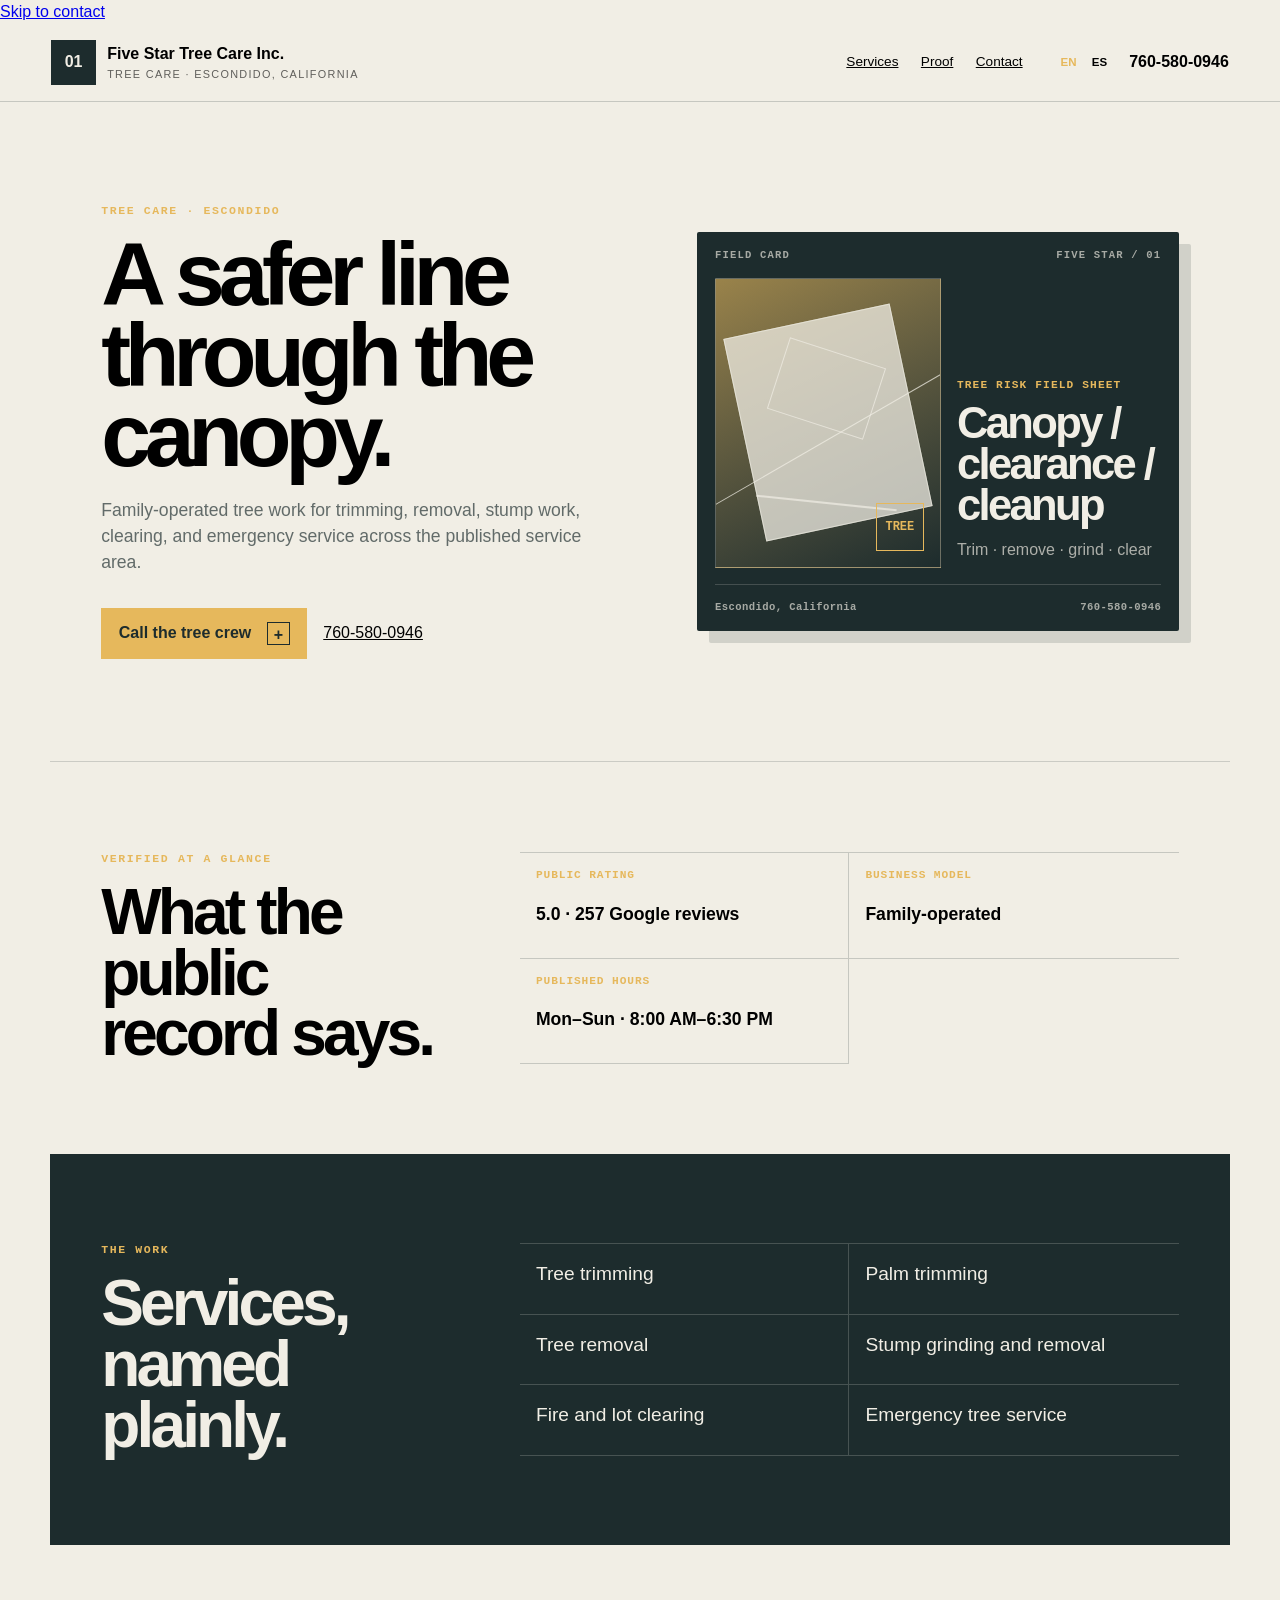
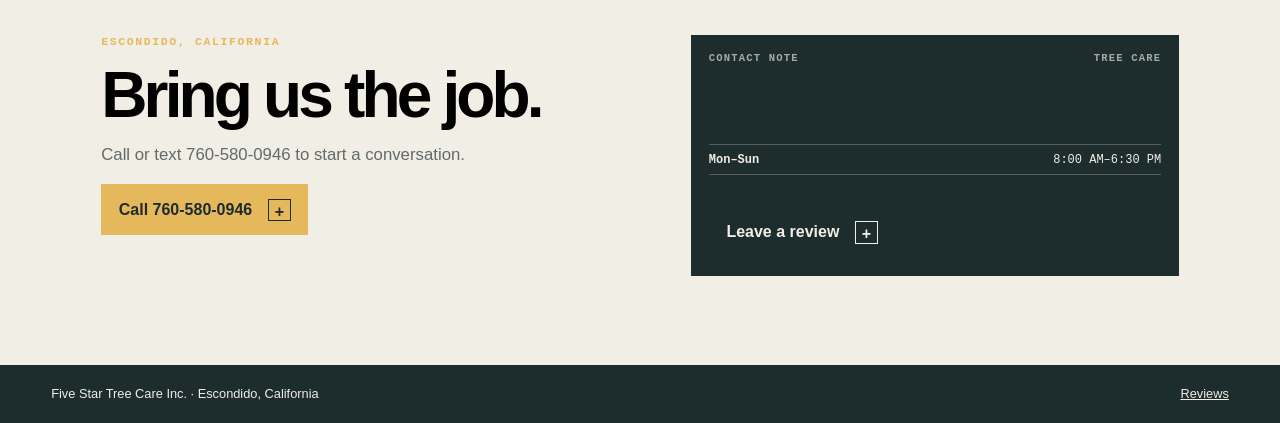
==== index.html @ 77034a96 "Create Five Star Tree Care preview" ====
<!doctype html>
<html lang="en">
<head>
  <meta charset="utf-8"><meta name="viewport" content="width=device-width, initial-scale=1">
  <meta name="description" content="Five Star Tree Care Inc. — Tree care in Escondido, California.">
  <title>Five Star Tree Care Inc. · Escondido, California</title>
  <link rel="stylesheet" href="styles.css">
</head>
<body class="layout-field-card" style="--accent:#e6b85c;--dark:#1d2c2d;--paper:#f1eee5">
  <a class="skip" href="#contact">Skip to contact</a>
  <header class="topbar"><a class="brand" href="#top"><span class="brand-mark">01</span><span><b>Five Star Tree Care Inc.</b><small>Tree care · Escondido, California</small></span></a><nav><a href="#services">Services</a><a href="#proof">Proof</a><a href="#contact">Contact</a></nav><div class="tools"><div class="language"><button data-language="en" aria-pressed="true">EN</button><button data-language="es" aria-pressed="false">ES</button></div><a class="phone" href="tel:+17605800946">760-580-0946</a></div></header>
  <main id="top">
    <section class="hero"><div class="hero-copy"><!-- sourced: site --><p class="eyebrow"><span class="lang lang-en">Tree care · Escondido</span><span class="lang lang-es">Cuidado de árboles · Escondido</span></p><!-- sourced: site --><h1><span class="lang lang-en">A safer line through the canopy.</span><span class="lang lang-es">Una línea más segura entre las ramas.</span></h1><!-- sourced: site --><p class="lede"><span class="lang lang-en">Family-operated tree work for trimming, removal, stump work, clearing, and emergency service across the published service area.</span><span class="lang lang-es">Trabajo familiar de árboles: poda, remoción, tocones, limpieza de terrenos y servicio de emergencia en el área publicada.</span></p><div class="actions"><a class="button" href="#contact"><span class="lang lang-en">Call the tree crew</span><span class="lang lang-es">Llame al equipo de árboles</span> <span>+</span></a><a class="text-link" href="tel:+17605800946">760-580-0946</a></div></div><div class="trade-object" aria-label="TREE RISK FIELD SHEET"><div class="object-top"><span>FIELD CARD</span><span>FIVE STAR / 01</span></div><div class="object-grid"><div class="object-graphic"><span class="object-line line-one"></span><span class="object-line line-two"></span><span class="object-stamp">TREE</span></div><div class="object-copy"><small>TREE RISK FIELD SHEET</small><strong>Canopy / clearance / cleanup</strong><p>Trim · remove · grind · clear</p></div></div><div class="object-foot"><span>Escondido, California</span><span>760-580-0946</span></div></div></section>
    <section class="facts" id="proof"><div class="section-intro"><p class="eyebrow">Verified at a glance</p><h2>What the public record says.</h2></div><ul><li><!-- sourced: rank --><span>Public rating</span><strong>5.0 · 257 Google reviews</strong></li><li><!-- sourced: site --><span>Business model</span><strong>Family-operated</strong></li><li><!-- sourced: hours --><span>Published hours</span><strong>Mon–Sun · 8:00 AM–6:30 PM</strong></li></ul></section>
    <section class="services" id="services"><div><p class="eyebrow">The work</p><h2>Services, named plainly.</h2></div><ul><li><!-- sourced: site -->Tree trimming</li><li><!-- sourced: site -->Palm trimming</li><li><!-- sourced: site -->Tree removal</li><li><!-- sourced: site -->Stump grinding and removal</li><li><!-- sourced: site -->Fire and lot clearing</li><li><!-- sourced: site -->Emergency tree service</li></ul></section>
    <section class="contact" id="contact"><div><p class="eyebrow">Escondido, California</p><h2>Bring us the job.</h2><p>Call or text 760-580-0946 to start a conversation.</p><a class="button" href="tel:+17605800946">Call 760-580-0946 <span>+</span></a></div><div class="contact-card"><div class="object-top"><span>CONTACT NOTE</span><span>Tree care</span></div><p class="contact-address">Five Star Tree Care Inc.<br>Escondido, California</p><div class="hours"><div><span>Mon–Sun</span><strong>8:00 AM–6:30 PM</strong></div></div><a class="button button-dark" href="review.html">Leave a review <span>+</span></a></div></section>
  </main>
  <footer><span>Five Star Tree Care Inc. · Escondido, California</span><a href="review.html">Reviews</a></footer>
  <script src="script.js"></script>
</body></html>
---- styles.css ----
:root{font-family:Arial,"Helvetica Neue",sans-serif;color:var(--dark);background:#202a2d}*{box-sizing:border-box}html{scroll-behavior:smooth}body{margin:0;background:var(--paper);line-height:1.5}.lang-es{display:none}.topbar{display:flex;align-items:center;gap:2rem;padding:1rem clamp(1rem,4vw,4rem);border-bottom:1px solid color-mix(in srgb,var(--dark) 20%,transparent);background:var(--paper)}.brand{display:flex;align-items:center;gap:.7rem;color:inherit;text-decoration:none}.brand-mark{display:grid;place-items:center;width:2.8rem;height:2.8rem;background:var(--dark);color:var(--paper);font-weight:800}.brand b,.brand small{display:block}.brand small{font-size:.68rem;letter-spacing:.12em;text-transform:uppercase;opacity:.6}.topbar nav{display:flex;gap:1.4rem;margin-left:auto;font-size:.85rem}.topbar nav a,.phone,.text-link,footer a{color:inherit}.tools{display:flex;align-items:center;gap:1rem}.language{display:flex;gap:.2rem}.language button{border:0;background:none;color:inherit;cursor:pointer;font:700 .72rem Arial}.language button[aria-pressed=true]{color:var(--accent)}.phone{font-weight:700;text-decoration:none}.hero{display:grid;grid-template-columns:minmax(0,1fr) minmax(340px,.95fr);gap:clamp(2rem,7vw,7rem);align-items:center;max-width:1180px;margin:auto;padding:clamp(3rem,8vw,7rem) clamp(1rem,4vw,4rem)}.hero-copy{max-width:35rem}.eyebrow{margin:0 0 1rem;color:var(--accent);font:700 .72rem/1.2 monospace;letter-spacing:.14em;text-transform:uppercase}.hero h1{margin:0 0 1.3rem;font-size:clamp(3rem,7vw,6.4rem);line-height:.9;letter-spacing:-.07em}.lede{max-width:31rem;color:color-mix(in srgb,var(--dark) 68%,transparent);font-size:1.1rem}.actions{display:flex;align-items:center;gap:1rem;flex-wrap:wrap;margin-top:2rem}.button{display:inline-flex;align-items:center;gap:1rem;padding:.85rem 1.1rem;background:var(--accent);color:var(--dark);text-decoration:none;font-weight:800}.button>span:not(.lang){display:grid;place-items:center;width:1.4rem;height:1.4rem;border:1px solid currentColor}.button-dark{background:var(--dark);color:var(--paper)}.trade-object,.contact-card{background:var(--dark);color:var(--paper);padding:1.1rem;box-shadow:12px 12px 0 color-mix(in srgb,var(--dark) 15%,transparent)}.object-top,.object-foot{display:flex;justify-content:space-between;gap:1rem;color:color-mix(in srgb,var(--paper) 65%,transparent);font:700 .66rem/1.2 monospace;letter-spacing:.11em;text-transform:uppercase}.object-grid{display:grid;grid-template-columns:1.05fr .95fr;gap:1rem;margin:1rem 0}.object-graphic{position:relative;min-height:290px;overflow:hidden;border:1px solid color-mix(in srgb,var(--paper) 25%,transparent);background:linear-gradient(135deg,color-mix(in srgb,var(--accent) 70%,var(--dark)),var(--dark))}.object-graphic:before,.object-graphic:after{position:absolute;content:"";background:color-mix(in srgb,var(--paper) 75%,transparent)}.object-graphic:before{inset:14% 12%;border:1px solid color-mix(in srgb,var(--paper) 60%,transparent);transform:rotate(-8deg)}.object-graphic:after{width:140%;height:1px;top:51%;left:-10%;transform:rotate(-30deg)}.object-line{position:absolute;z-index:1;display:block;border:1px solid color-mix(in srgb,var(--paper) 70%,transparent)}.line-one{width:45%;height:26%;top:25%;left:27%;transform:rotate(18deg)}.line-two{width:63%;height:1px;bottom:22%;left:18%;transform:rotate(6deg)}.object-stamp{position:absolute;right:1rem;bottom:1rem;z-index:2;display:grid;place-items:center;width:3rem;height:3rem;border:1px solid var(--accent);color:var(--accent);font:700 .75rem monospace}.object-copy{display:flex;flex-direction:column;justify-content:flex-end;padding:0 0 .4rem}.object-copy small{color:var(--accent);font:700 .7rem monospace;letter-spacing:.1em;text-transform:uppercase}.object-copy strong{margin:.7rem 0;font-size:clamp(1.7rem,3.4vw,3rem);line-height:.95;letter-spacing:-.06em}.object-copy p{margin:0;color:color-mix(in srgb,var(--paper) 68%,transparent)}.object-foot{padding-top:1rem;border-top:1px solid color-mix(in srgb,var(--paper) 18%,transparent);letter-spacing:.04em;text-transform:none}.facts,.services,.contact{max-width:1180px;margin:auto;padding:clamp(3rem,7vw,6rem) clamp(1rem,4vw,4rem)}.facts{display:grid;grid-template-columns:.7fr 1.3fr;gap:4rem;border-top:1px solid color-mix(in srgb,var(--dark) 18%,transparent)}.facts h2,.services h2,.contact h2{margin:0;font-size:clamp(2.5rem,5vw,5rem);line-height:.95;letter-spacing:-.06em}.facts ul,.services ul{display:grid;grid-template-columns:repeat(2,1fr);gap:0;margin:0;padding:0;list-style:none;border-top:1px solid color-mix(in srgb,var(--dark) 20%,transparent)}.facts li,.services li{display:grid;gap:.3rem;padding:1rem;border-bottom:1px solid color-mix(in srgb,var(--dark) 20%,transparent)}.facts li:nth-child(odd),.services li:nth-child(odd){border-right:1px solid color-mix(in srgb,var(--dark) 20%,transparent)}.facts li span{font:700 .7rem monospace;letter-spacing:.08em;text-transform:uppercase;color:var(--accent)}.facts li strong{font-size:1.1rem}.services{display:grid;grid-template-columns:.7fr 1.3fr;gap:4rem;background:var(--dark);color:var(--paper)}.services ul{border-color:color-mix(in srgb,var(--paper) 20%,transparent)}.services li{font-size:1.2rem;border-color:color-mix(in srgb,var(--paper) 20%,transparent)}.services li:nth-child(odd){border-right-color:color-mix(in srgb,var(--paper) 20%,transparent)}.contact{display:grid;grid-template-columns:1fr 1fr;gap:clamp(2rem,8vw,8rem);align-items:start}.contact>div>p:not(.eyebrow){max-width:25rem;color:color-mix(in srgb,var(--dark) 68%,transparent);font-size:1.05rem}.contact-card{box-shadow:none}.contact-address{font-size:1.5rem;line-height:1.15}.hours{margin:1.5rem 0;border-top:1px solid color-mix(in srgb,var(--paper) 25%,transparent)}.hours div{display:flex;justify-content:space-between;gap:1rem;padding:.45rem 0;border-bottom:1px solid color-mix(in srgb,var(--paper) 25%,transparent);font:700 .75rem monospace}.hours strong{font-weight:400}.contact-card .button{margin-top:.5rem}footer{display:flex;justify-content:space-between;padding:1.2rem clamp(1rem,4vw,4rem);background:var(--dark);color:var(--paper);font-size:.8rem}.review-page{min-height:100vh;display:grid;place-items:center;background:var(--dark)}.review-card{width:min(36rem,calc(100% - 2rem));padding:2rem;background:var(--paper);box-shadow:12px 12px 0 color-mix(in srgb,var(--accent) 65%,transparent)}.review-card h1{margin:.2rem 0 1rem;font-size:clamp(2.8rem,8vw,5rem);line-height:.9}.back{color:inherit}.review-destination{display:grid;gap:.5rem;padding:1rem;border:1px solid var(--dark);background:color-mix(in srgb,var(--accent) 30%,var(--paper))}.review-destination a{font-weight:800}.review-source{margin-top:1rem;font:700 .75rem monospace}@media(max-width:760px){.topbar nav{display:none}.tools{margin-left:auto}.hero,.facts,.services,.contact{grid-template-columns:1fr}.hero{padding-top:3rem}.facts ul,.services ul{grid-template-columns:1fr}.facts li:nth-child(odd),.services li:nth-child(odd){border-right:0}.object-grid{grid-template-columns:1fr}.object-graphic{min-height:210px}}.layout-field-card .trade-object{border-radius:2px}.layout-field-card .object-graphic{background:linear-gradient(155deg,color-mix(in srgb,var(--accent) 62%,var(--dark)),var(--dark))}.layout-field-card .object-graphic:before{transform:rotate(-12deg)}
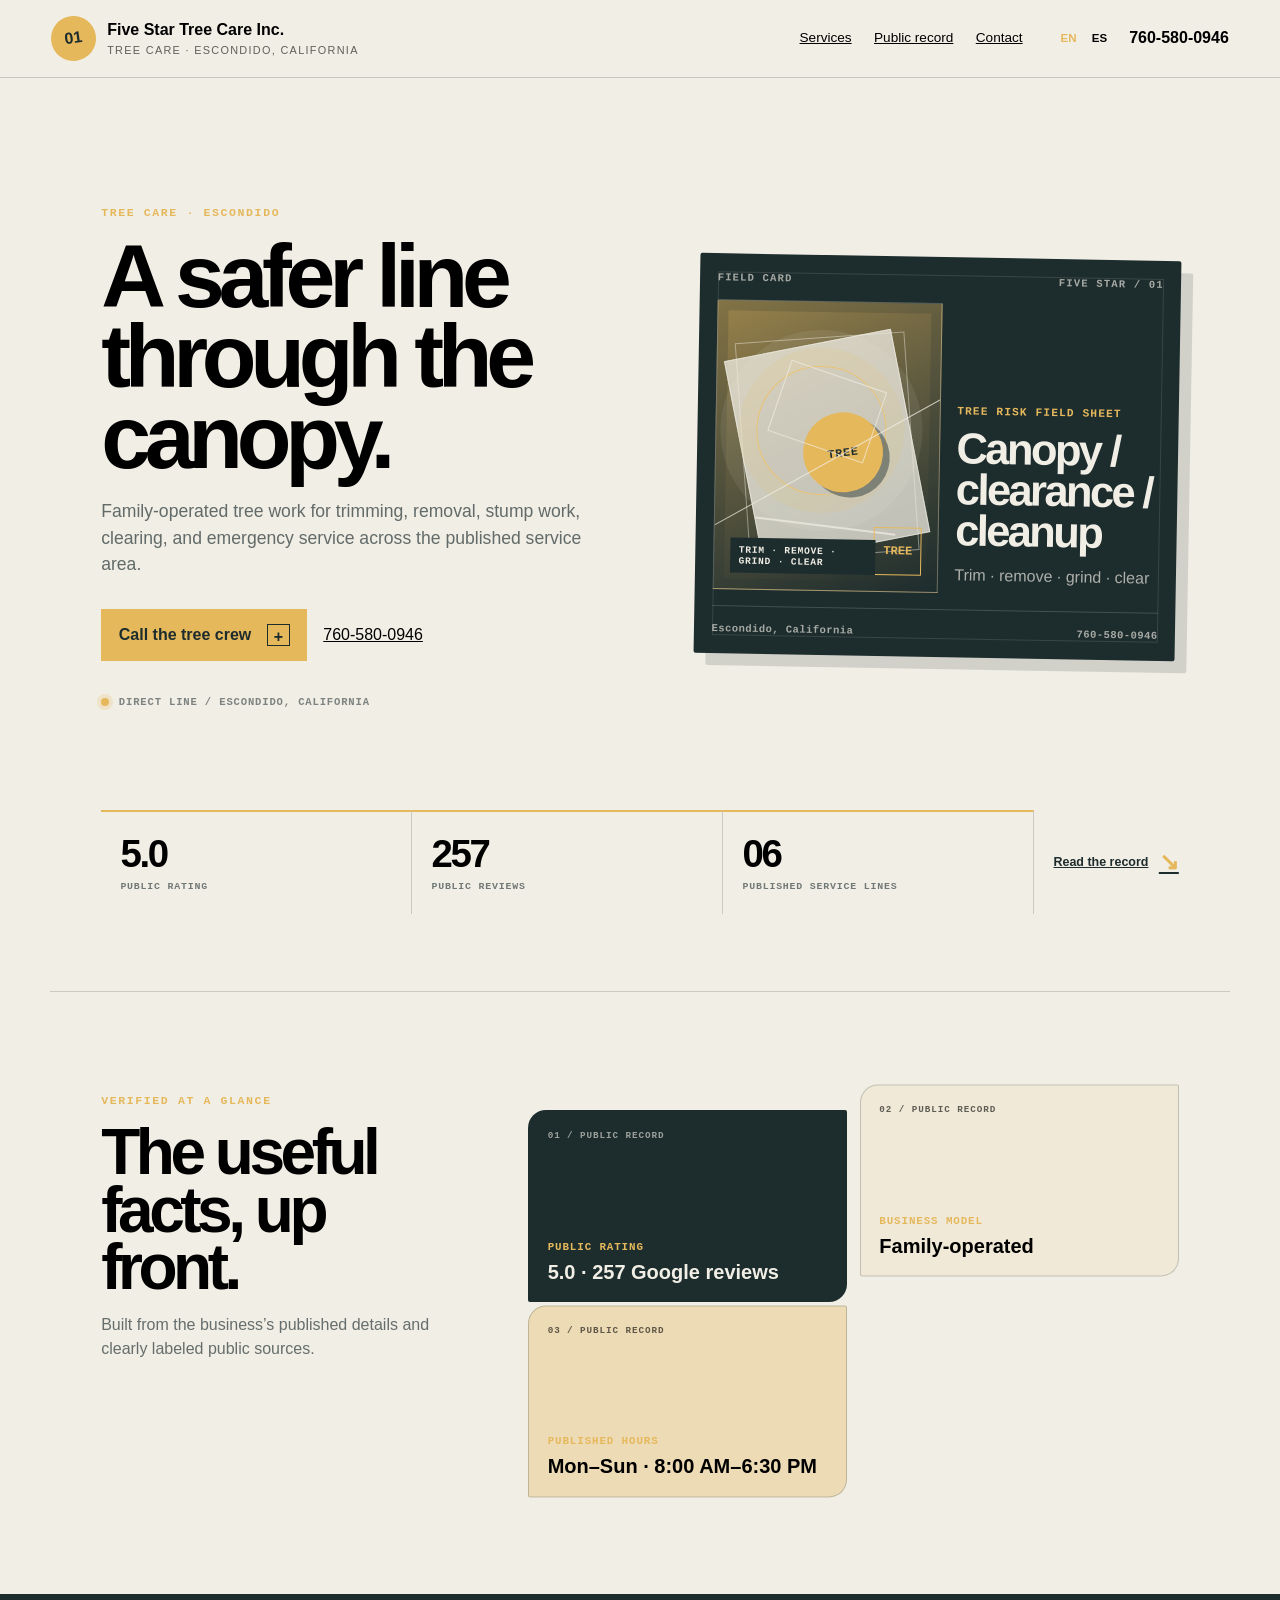
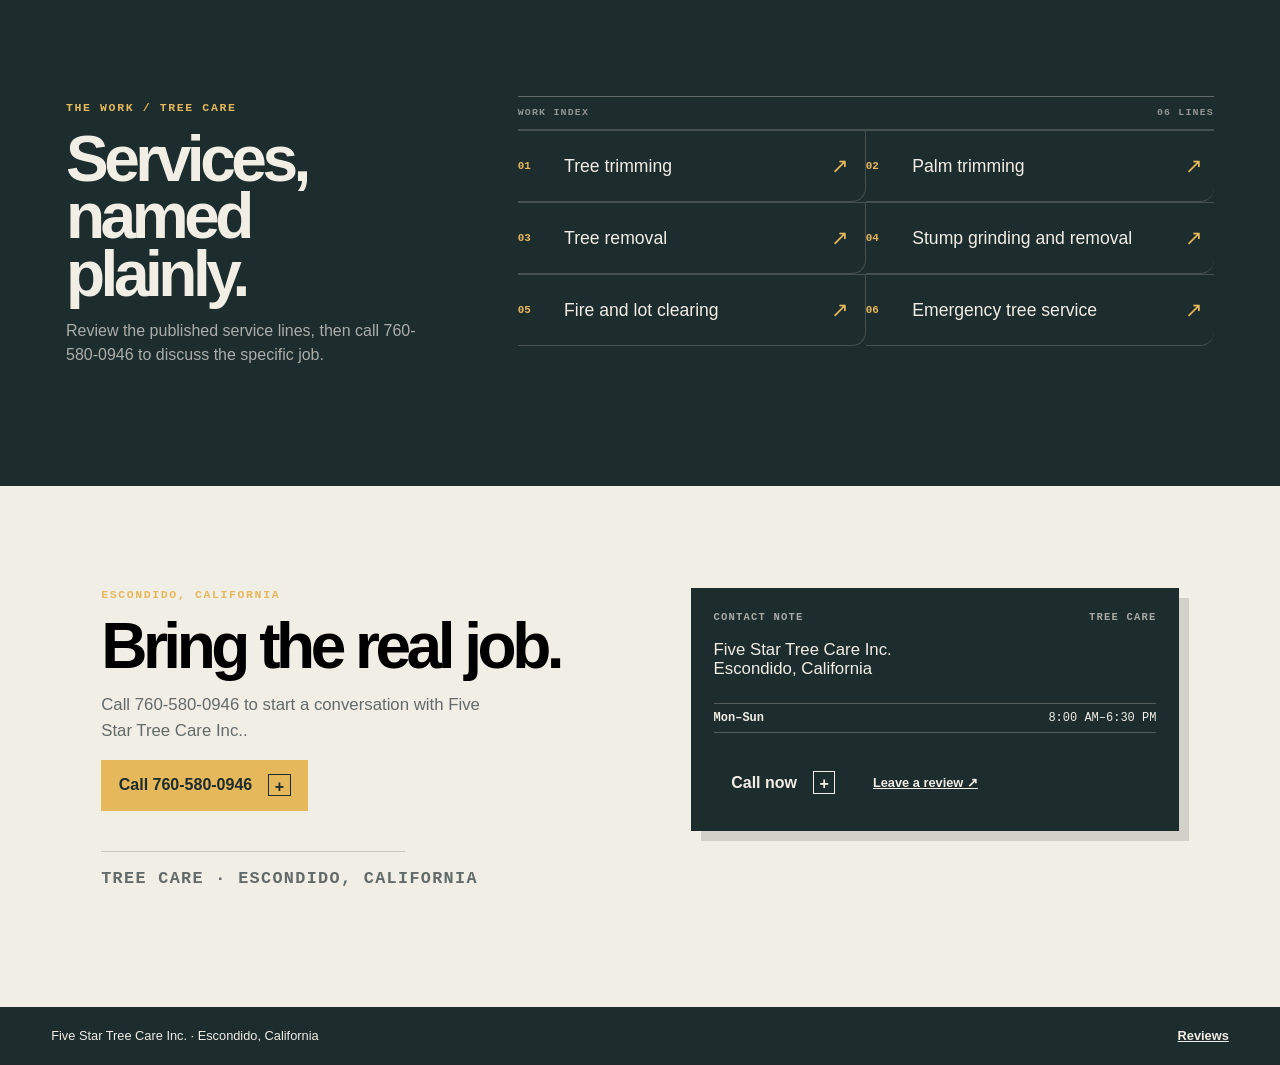
==== commit db8a3be6: "Create revised Five Star Tree Care preview" ====
--- a/index.html
+++ b/index.html
@@ -8,12 +8,13 @@
 </head>
 <body class="layout-field-card" style="--accent:#e6b85c;--dark:#1d2c2d;--paper:#f1eee5">
   <a class="skip" href="#contact">Skip to contact</a>
-  <header class="topbar"><a class="brand" href="#top"><span class="brand-mark">01</span><span><b>Five Star Tree Care Inc.</b><small>Tree care · Escondido, California</small></span></a><nav><a href="#services">Services</a><a href="#proof">Proof</a><a href="#contact">Contact</a></nav><div class="tools"><div class="language"><button data-language="en" aria-pressed="true">EN</button><button data-language="es" aria-pressed="false">ES</button></div><a class="phone" href="tel:+17605800946">760-580-0946</a></div></header>
+  <header class="topbar"><a class="brand" href="#top"><span class="brand-mark">01</span><span><b>Five Star Tree Care Inc.</b><small>Tree care · Escondido, California</small></span></a><nav><a href="#services">Services</a><a href="#proof">Public record</a><a href="#contact">Contact</a></nav><div class="tools"><div class="language"><button data-language="en" aria-pressed="true">EN</button><button data-language="es" aria-pressed="false">ES</button></div><a class="phone" href="tel:+17605800946">760-580-0946</a></div></header>
   <main id="top">
-    <section class="hero"><div class="hero-copy"><!-- sourced: site --><p class="eyebrow"><span class="lang lang-en">Tree care · Escondido</span><span class="lang lang-es">Cuidado de árboles · Escondido</span></p><!-- sourced: site --><h1><span class="lang lang-en">A safer line through the canopy.</span><span class="lang lang-es">Una línea más segura entre las ramas.</span></h1><!-- sourced: site --><p class="lede"><span class="lang lang-en">Family-operated tree work for trimming, removal, stump work, clearing, and emergency service across the published service area.</span><span class="lang lang-es">Trabajo familiar de árboles: poda, remoción, tocones, limpieza de terrenos y servicio de emergencia en el área publicada.</span></p><div class="actions"><a class="button" href="#contact"><span class="lang lang-en">Call the tree crew</span><span class="lang lang-es">Llame al equipo de árboles</span> <span>+</span></a><a class="text-link" href="tel:+17605800946">760-580-0946</a></div></div><div class="trade-object" aria-label="TREE RISK FIELD SHEET"><div class="object-top"><span>FIELD CARD</span><span>FIVE STAR / 01</span></div><div class="object-grid"><div class="object-graphic"><span class="object-line line-one"></span><span class="object-line line-two"></span><span class="object-stamp">TREE</span></div><div class="object-copy"><small>TREE RISK FIELD SHEET</small><strong>Canopy / clearance / cleanup</strong><p>Trim · remove · grind · clear</p></div></div><div class="object-foot"><span>Escondido, California</span><span>760-580-0946</span></div></div></section>
-    <section class="facts" id="proof"><div class="section-intro"><p class="eyebrow">Verified at a glance</p><h2>What the public record says.</h2></div><ul><li><!-- sourced: rank --><span>Public rating</span><strong>5.0 · 257 Google reviews</strong></li><li><!-- sourced: site --><span>Business model</span><strong>Family-operated</strong></li><li><!-- sourced: hours --><span>Published hours</span><strong>Mon–Sun · 8:00 AM–6:30 PM</strong></li></ul></section>
-    <section class="services" id="services"><div><p class="eyebrow">The work</p><h2>Services, named plainly.</h2></div><ul><li><!-- sourced: site -->Tree trimming</li><li><!-- sourced: site -->Palm trimming</li><li><!-- sourced: site -->Tree removal</li><li><!-- sourced: site -->Stump grinding and removal</li><li><!-- sourced: site -->Fire and lot clearing</li><li><!-- sourced: site -->Emergency tree service</li></ul></section>
-    <section class="contact" id="contact"><div><p class="eyebrow">Escondido, California</p><h2>Bring us the job.</h2><p>Call or text 760-580-0946 to start a conversation.</p><a class="button" href="tel:+17605800946">Call 760-580-0946 <span>+</span></a></div><div class="contact-card"><div class="object-top"><span>CONTACT NOTE</span><span>Tree care</span></div><p class="contact-address">Five Star Tree Care Inc.<br>Escondido, California</p><div class="hours"><div><span>Mon–Sun</span><strong>8:00 AM–6:30 PM</strong></div></div><a class="button button-dark" href="review.html">Leave a review <span>+</span></a></div></section>
+    <section class="hero"><div class="hero-copy"><!-- sourced: site --><p class="eyebrow"><span class="lang lang-en">Tree care · Escondido</span><span class="lang lang-es">Cuidado de árboles · Escondido</span></p><!-- sourced: site --><h1><span class="lang lang-en">A safer line through the canopy.</span><span class="lang lang-es">Una línea más segura entre las ramas.</span></h1><!-- sourced: site --><p class="lede"><span class="lang lang-en">Family-operated tree work for trimming, removal, stump work, clearing, and emergency service across the published service area.</span><span class="lang lang-es">Trabajo familiar de árboles: poda, remoción, tocones, limpieza de terrenos y servicio de emergencia en el área publicada.</span></p><div class="actions"><a class="button" href="#contact"><span class="lang lang-en">Call the tree crew</span><span class="lang lang-es">Llame al equipo de árboles</span> <span>+</span></a><a class="text-link" href="tel:+17605800946">760-580-0946</a></div><div class="hero-note"><span class="hero-note-dot"></span><span>Direct line / Escondido, California</span></div></div><div class="trade-object" aria-label="TREE RISK FIELD SHEET"><div class="object-top"><span>FIELD CARD</span><span>FIVE STAR / 01</span></div><div class="object-grid"><div class="object-graphic"><span class="graphic-grid"></span><span class="graphic-ring"></span><span class="graphic-core">TREE</span><span class="object-line line-one"></span><span class="object-line line-two"></span><span class="object-stamp">TREE</span><span class="graphic-caption">Trim · remove · grind · clear</span></div><div class="object-copy"><small>TREE RISK FIELD SHEET</small><strong>Canopy / clearance / cleanup</strong><p>Trim · remove · grind · clear</p></div></div><div class="object-foot"><span>Escondido, California</span><span>760-580-0946</span></div></div></section>
+    <section class="signal-strip" aria-label="Public signals"><div class="signal"><strong>5.0</strong><span>Public rating</span></div><div class="signal"><strong>257</strong><span>Public reviews</span></div><div class="signal"><strong>06</strong><span>Published service lines</span></div><a class="signal-link" href="#proof">Read the record <span>↘</span></a></section>
+    <section class="record" id="proof"><div class="section-intro"><p class="eyebrow">Verified at a glance</p><h2>The useful facts, up front.</h2><p>Built from the business’s published details and clearly labeled public sources.</p></div><div class="record-grid"><article class="record-card record-card-1"><!-- sourced: rank --><span class="record-index">01 / PUBLIC RECORD</span><span class="record-label">Public rating</span><strong>5.0 · 257 Google reviews</strong></article><article class="record-card record-card-2"><!-- sourced: site --><span class="record-index">02 / PUBLIC RECORD</span><span class="record-label">Business model</span><strong>Family-operated</strong></article><article class="record-card record-card-3"><!-- sourced: hours --><span class="record-index">03 / PUBLIC RECORD</span><span class="record-label">Published hours</span><strong>Mon–Sun · 8:00 AM–6:30 PM</strong></article></div></section>
+    <section class="services" id="services"><div class="services-heading"><p class="eyebrow">The work / Tree care</p><h2>Services, named plainly.</h2><p>Review the published service lines, then call 760-580-0946 to discuss the specific job.</p></div><div class="service-panel"><div class="service-panel-top"><span>WORK INDEX</span><span>06 LINES</span></div><ul><li><!-- sourced: site --><span class="service-number">01</span><span class="service-name">Tree trimming</span><span class="service-arrow">↗</span></li><li><!-- sourced: site --><span class="service-number">02</span><span class="service-name">Palm trimming</span><span class="service-arrow">↗</span></li><li><!-- sourced: site --><span class="service-number">03</span><span class="service-name">Tree removal</span><span class="service-arrow">↗</span></li><li><!-- sourced: site --><span class="service-number">04</span><span class="service-name">Stump grinding and removal</span><span class="service-arrow">↗</span></li><li><!-- sourced: site --><span class="service-number">05</span><span class="service-name">Fire and lot clearing</span><span class="service-arrow">↗</span></li><li><!-- sourced: site --><span class="service-number">06</span><span class="service-name">Emergency tree service</span><span class="service-arrow">↗</span></li></ul></div></section>
+    <section class="contact" id="contact"><div class="contact-lead"><p class="eyebrow">Escondido, California</p><h2>Bring the real job.</h2><p>Call 760-580-0946 to start a conversation with Five Star Tree Care Inc..</p><a class="button" href="tel:+17605800946">Call 760-580-0946 <span>+</span></a><div class="contact-rule"></div><p class="contact-micro">Tree care · Escondido, California</p></div><div class="contact-card"><div class="object-top"><span>CONTACT NOTE</span><span>Tree care</span></div><p class="contact-address">Five Star Tree Care Inc.<br>Escondido, California</p><div class="hours"><div><span>Mon–Sun</span><strong>8:00 AM–6:30 PM</strong></div></div><div class="contact-actions"><a class="button button-dark" href="tel:+17605800946">Call now <span>+</span></a><a class="review-link" href="review.html">Leave a review ↗</a></div></div></section>
   </main>
   <footer><span>Five Star Tree Care Inc. · Escondido, California</span><a href="review.html">Reviews</a></footer>
   <script src="script.js"></script>
--- a/styles.css
+++ b/styles.css
@@ -1 +1 @@
-:root{font-family:Arial,"Helvetica Neue",sans-serif;color:var(--dark);background:#202a2d}*{box-sizing:border-box}html{scroll-behavior:smooth}body{margin:0;background:var(--paper);line-height:1.5}.lang-es{display:none}.topbar{display:flex;align-items:center;gap:2rem;padding:1rem clamp(1rem,4vw,4rem);border-bottom:1px solid color-mix(in srgb,var(--dark) 20%,transparent);background:var(--paper)}.brand{display:flex;align-items:center;gap:.7rem;color:inherit;text-decoration:none}.brand-mark{display:grid;place-items:center;width:2.8rem;height:2.8rem;background:var(--dark);color:var(--paper);font-weight:800}.brand b,.brand small{display:block}.brand small{font-size:.68rem;letter-spacing:.12em;text-transform:uppercase;opacity:.6}.topbar nav{display:flex;gap:1.4rem;margin-left:auto;font-size:.85rem}.topbar nav a,.phone,.text-link,footer a{color:inherit}.tools{display:flex;align-items:center;gap:1rem}.language{display:flex;gap:.2rem}.language button{border:0;background:none;color:inherit;cursor:pointer;font:700 .72rem Arial}.language button[aria-pressed=true]{color:var(--accent)}.phone{font-weight:700;text-decoration:none}.hero{display:grid;grid-template-columns:minmax(0,1fr) minmax(340px,.95fr);gap:clamp(2rem,7vw,7rem);align-items:center;max-width:1180px;margin:auto;padding:clamp(3rem,8vw,7rem) clamp(1rem,4vw,4rem)}.hero-copy{max-width:35rem}.eyebrow{margin:0 0 1rem;color:var(--accent);font:700 .72rem/1.2 monospace;letter-spacing:.14em;text-transform:uppercase}.hero h1{margin:0 0 1.3rem;font-size:clamp(3rem,7vw,6.4rem);line-height:.9;letter-spacing:-.07em}.lede{max-width:31rem;color:color-mix(in srgb,var(--dark) 68%,transparent);font-size:1.1rem}.actions{display:flex;align-items:center;gap:1rem;flex-wrap:wrap;margin-top:2rem}.button{display:inline-flex;align-items:center;gap:1rem;padding:.85rem 1.1rem;background:var(--accent);color:var(--dark);text-decoration:none;font-weight:800}.button>span:not(.lang){display:grid;place-items:center;width:1.4rem;height:1.4rem;border:1px solid currentColor}.button-dark{background:var(--dark);color:var(--paper)}.trade-object,.contact-card{background:var(--dark);color:var(--paper);padding:1.1rem;box-shadow:12px 12px 0 color-mix(in srgb,var(--dark) 15%,transparent)}.object-top,.object-foot{display:flex;justify-content:space-between;gap:1rem;color:color-mix(in srgb,var(--paper) 65%,transparent);font:700 .66rem/1.2 monospace;letter-spacing:.11em;text-transform:uppercase}.object-grid{display:grid;grid-template-columns:1.05fr .95fr;gap:1rem;margin:1rem 0}.object-graphic{position:relative;min-height:290px;overflow:hidden;border:1px solid color-mix(in srgb,var(--paper) 25%,transparent);background:linear-gradient(135deg,color-mix(in srgb,var(--accent) 70%,var(--dark)),var(--dark))}.object-graphic:before,.object-graphic:after{position:absolute;content:"";background:color-mix(in srgb,var(--paper) 75%,transparent)}.object-graphic:before{inset:14% 12%;border:1px solid color-mix(in srgb,var(--paper) 60%,transparent);transform:rotate(-8deg)}.object-graphic:after{width:140%;height:1px;top:51%;left:-10%;transform:rotate(-30deg)}.object-line{position:absolute;z-index:1;display:block;border:1px solid color-mix(in srgb,var(--paper) 70%,transparent)}.line-one{width:45%;height:26%;top:25%;left:27%;transform:rotate(18deg)}.line-two{width:63%;height:1px;bottom:22%;left:18%;transform:rotate(6deg)}.object-stamp{position:absolute;right:1rem;bottom:1rem;z-index:2;display:grid;place-items:center;width:3rem;height:3rem;border:1px solid var(--accent);color:var(--accent);font:700 .75rem monospace}.object-copy{display:flex;flex-direction:column;justify-content:flex-end;padding:0 0 .4rem}.object-copy small{color:var(--accent);font:700 .7rem monospace;letter-spacing:.1em;text-transform:uppercase}.object-copy strong{margin:.7rem 0;font-size:clamp(1.7rem,3.4vw,3rem);line-height:.95;letter-spacing:-.06em}.object-copy p{margin:0;color:color-mix(in srgb,var(--paper) 68%,transparent)}.object-foot{padding-top:1rem;border-top:1px solid color-mix(in srgb,var(--paper) 18%,transparent);letter-spacing:.04em;text-transform:none}.facts,.services,.contact{max-width:1180px;margin:auto;padding:clamp(3rem,7vw,6rem) clamp(1rem,4vw,4rem)}.facts{display:grid;grid-template-columns:.7fr 1.3fr;gap:4rem;border-top:1px solid color-mix(in srgb,var(--dark) 18%,transparent)}.facts h2,.services h2,.contact h2{margin:0;font-size:clamp(2.5rem,5vw,5rem);line-height:.95;letter-spacing:-.06em}.facts ul,.services ul{display:grid;grid-template-columns:repeat(2,1fr);gap:0;margin:0;padding:0;list-style:none;border-top:1px solid color-mix(in srgb,var(--dark) 20%,transparent)}.facts li,.services li{display:grid;gap:.3rem;padding:1rem;border-bottom:1px solid color-mix(in srgb,var(--dark) 20%,transparent)}.facts li:nth-child(odd),.services li:nth-child(odd){border-right:1px solid color-mix(in srgb,var(--dark) 20%,transparent)}.facts li span{font:700 .7rem monospace;letter-spacing:.08em;text-transform:uppercase;color:var(--accent)}.facts li strong{font-size:1.1rem}.services{display:grid;grid-template-columns:.7fr 1.3fr;gap:4rem;background:var(--dark);color:var(--paper)}.services ul{border-color:color-mix(in srgb,var(--paper) 20%,transparent)}.services li{font-size:1.2rem;border-color:color-mix(in srgb,var(--paper) 20%,transparent)}.services li:nth-child(odd){border-right-color:color-mix(in srgb,var(--paper) 20%,transparent)}.contact{display:grid;grid-template-columns:1fr 1fr;gap:clamp(2rem,8vw,8rem);align-items:start}.contact>div>p:not(.eyebrow){max-width:25rem;color:color-mix(in srgb,var(--dark) 68%,transparent);font-size:1.05rem}.contact-card{box-shadow:none}.contact-address{font-size:1.5rem;line-height:1.15}.hours{margin:1.5rem 0;border-top:1px solid color-mix(in srgb,var(--paper) 25%,transparent)}.hours div{display:flex;justify-content:space-between;gap:1rem;padding:.45rem 0;border-bottom:1px solid color-mix(in srgb,var(--paper) 25%,transparent);font:700 .75rem monospace}.hours strong{font-weight:400}.contact-card .button{margin-top:.5rem}footer{display:flex;justify-content:space-between;padding:1.2rem clamp(1rem,4vw,4rem);background:var(--dark);color:var(--paper);font-size:.8rem}.review-page{min-height:100vh;display:grid;place-items:center;background:var(--dark)}.review-card{width:min(36rem,calc(100% - 2rem));padding:2rem;background:var(--paper);box-shadow:12px 12px 0 color-mix(in srgb,var(--accent) 65%,transparent)}.review-card h1{margin:.2rem 0 1rem;font-size:clamp(2.8rem,8vw,5rem);line-height:.9}.back{color:inherit}.review-destination{display:grid;gap:.5rem;padding:1rem;border:1px solid var(--dark);background:color-mix(in srgb,var(--accent) 30%,var(--paper))}.review-destination a{font-weight:800}.review-source{margin-top:1rem;font:700 .75rem monospace}@media(max-width:760px){.topbar nav{display:none}.tools{margin-left:auto}.hero,.facts,.services,.contact{grid-template-columns:1fr}.hero{padding-top:3rem}.facts ul,.services ul{grid-template-columns:1fr}.facts li:nth-child(odd),.services li:nth-child(odd){border-right:0}.object-grid{grid-template-columns:1fr}.object-graphic{min-height:210px}}.layout-field-card .trade-object{border-radius:2px}.layout-field-card .object-graphic{background:linear-gradient(155deg,color-mix(in srgb,var(--accent) 62%,var(--dark)),var(--dark))}.layout-field-card .object-graphic:before{transform:rotate(-12deg)}+:root{font-family:Arial,"Helvetica Neue",sans-serif;color:var(--dark);background:#202a2d}*{box-sizing:border-box}html{scroll-behavior:smooth}body{margin:0;background:var(--paper);line-height:1.5}.lang-es{display:none}.topbar{display:flex;align-items:center;gap:2rem;padding:1rem clamp(1rem,4vw,4rem);border-bottom:1px solid color-mix(in srgb,var(--dark) 20%,transparent);background:var(--paper)}.brand{display:flex;align-items:center;gap:.7rem;color:inherit;text-decoration:none}.brand-mark{display:grid;place-items:center;width:2.8rem;height:2.8rem;background:var(--dark);color:var(--paper);font-weight:800}.brand b,.brand small{display:block}.brand small{font-size:.68rem;letter-spacing:.12em;text-transform:uppercase;opacity:.6}.topbar nav{display:flex;gap:1.4rem;margin-left:auto;font-size:.85rem}.topbar nav a,.phone,.text-link,footer a{color:inherit}.tools{display:flex;align-items:center;gap:1rem}.language{display:flex;gap:.2rem}.language button{border:0;background:none;color:inherit;cursor:pointer;font:700 .72rem Arial}.language button[aria-pressed=true]{color:var(--accent)}.phone{font-weight:700;text-decoration:none}.hero{display:grid;grid-template-columns:minmax(0,1fr) minmax(340px,.95fr);gap:clamp(2rem,7vw,7rem);align-items:center;max-width:1180px;margin:auto;padding:clamp(3rem,8vw,7rem) clamp(1rem,4vw,4rem)}.hero-copy{max-width:35rem}.eyebrow{margin:0 0 1rem;color:var(--accent);font:700 .72rem/1.2 monospace;letter-spacing:.14em;text-transform:uppercase}.hero h1{margin:0 0 1.3rem;font-size:clamp(3rem,7vw,6.4rem);line-height:.9;letter-spacing:-.07em}.lede{max-width:31rem;color:color-mix(in srgb,var(--dark) 68%,transparent);font-size:1.1rem}.actions{display:flex;align-items:center;gap:1rem;flex-wrap:wrap;margin-top:2rem}.button{display:inline-flex;align-items:center;gap:1rem;padding:.85rem 1.1rem;background:var(--accent);color:var(--dark);text-decoration:none;font-weight:800}.button>span:not(.lang){display:grid;place-items:center;width:1.4rem;height:1.4rem;border:1px solid currentColor}.button-dark{background:var(--dark);color:var(--paper)}.trade-object,.contact-card{background:var(--dark);color:var(--paper);padding:1.1rem;box-shadow:12px 12px 0 color-mix(in srgb,var(--dark) 15%,transparent)}.object-top,.object-foot{display:flex;justify-content:space-between;gap:1rem;color:color-mix(in srgb,var(--paper) 65%,transparent);font:700 .66rem/1.2 monospace;letter-spacing:.11em;text-transform:uppercase}.object-grid{display:grid;grid-template-columns:1.05fr .95fr;gap:1rem;margin:1rem 0}.object-graphic{position:relative;min-height:290px;overflow:hidden;border:1px solid color-mix(in srgb,var(--paper) 25%,transparent);background:linear-gradient(135deg,color-mix(in srgb,var(--accent) 70%,var(--dark)),var(--dark))}.object-graphic:before,.object-graphic:after{position:absolute;content:"";background:color-mix(in srgb,var(--paper) 75%,transparent)}.object-graphic:before{inset:14% 12%;border:1px solid color-mix(in srgb,var(--paper) 60%,transparent);transform:rotate(-8deg)}.object-graphic:after{width:140%;height:1px;top:51%;left:-10%;transform:rotate(-30deg)}.object-line{position:absolute;z-index:1;display:block;border:1px solid color-mix(in srgb,var(--paper) 70%,transparent)}.line-one{width:45%;height:26%;top:25%;left:27%;transform:rotate(18deg)}.line-two{width:63%;height:1px;bottom:22%;left:18%;transform:rotate(6deg)}.object-stamp{position:absolute;right:1rem;bottom:1rem;z-index:2;display:grid;place-items:center;width:3rem;height:3rem;border:1px solid var(--accent);color:var(--accent);font:700 .75rem monospace}.object-copy{display:flex;flex-direction:column;justify-content:flex-end;padding:0 0 .4rem}.object-copy small{color:var(--accent);font:700 .7rem monospace;letter-spacing:.1em;text-transform:uppercase}.object-copy strong{margin:.7rem 0;font-size:clamp(1.7rem,3.4vw,3rem);line-height:.95;letter-spacing:-.06em}.object-copy p{margin:0;color:color-mix(in srgb,var(--paper) 68%,transparent)}.object-foot{padding-top:1rem;border-top:1px solid color-mix(in srgb,var(--paper) 18%,transparent);letter-spacing:.04em;text-transform:none}.facts,.services,.contact{max-width:1180px;margin:auto;padding:clamp(3rem,7vw,6rem) clamp(1rem,4vw,4rem)}.facts{display:grid;grid-template-columns:.7fr 1.3fr;gap:4rem;border-top:1px solid color-mix(in srgb,var(--dark) 18%,transparent)}.facts h2,.services h2,.contact h2{margin:0;font-size:clamp(2.5rem,5vw,5rem);line-height:.95;letter-spacing:-.06em}.facts ul,.services ul{display:grid;grid-template-columns:repeat(2,1fr);gap:0;margin:0;padding:0;list-style:none;border-top:1px solid color-mix(in srgb,var(--dark) 20%,transparent)}.facts li,.services li{display:grid;gap:.3rem;padding:1rem;border-bottom:1px solid color-mix(in srgb,var(--dark) 20%,transparent)}.facts li:nth-child(odd),.services li:nth-child(odd){border-right:1px solid color-mix(in srgb,var(--dark) 20%,transparent)}.facts li span{font:700 .7rem monospace;letter-spacing:.08em;text-transform:uppercase;color:var(--accent)}.facts li strong{font-size:1.1rem}.services{display:grid;grid-template-columns:.7fr 1.3fr;gap:4rem;background:var(--dark);color:var(--paper)}.services ul{border-color:color-mix(in srgb,var(--paper) 20%,transparent)}.services li{font-size:1.2rem;border-color:color-mix(in srgb,var(--paper) 20%,transparent)}.services li:nth-child(odd){border-right-color:color-mix(in srgb,var(--paper) 20%,transparent)}.contact{display:grid;grid-template-columns:1fr 1fr;gap:clamp(2rem,8vw,8rem);align-items:start}.contact>div>p:not(.eyebrow){max-width:25rem;color:color-mix(in srgb,var(--dark) 68%,transparent);font-size:1.05rem}.contact-card{box-shadow:none}.contact-address{font-size:1.5rem;line-height:1.15}.hours{margin:1.5rem 0;border-top:1px solid color-mix(in srgb,var(--paper) 25%,transparent)}.hours div{display:flex;justify-content:space-between;gap:1rem;padding:.45rem 0;border-bottom:1px solid color-mix(in srgb,var(--paper) 25%,transparent);font:700 .75rem monospace}.hours strong{font-weight:400}.contact-card .button{margin-top:.5rem}footer{display:flex;justify-content:space-between;padding:1.2rem clamp(1rem,4vw,4rem);background:var(--dark);color:var(--paper);font-size:.8rem}.review-page{min-height:100vh;display:grid;place-items:center;background:var(--dark)}.review-card{width:min(36rem,calc(100% - 2rem));padding:2rem;background:var(--paper);box-shadow:12px 12px 0 color-mix(in srgb,var(--accent) 65%,transparent)}.review-card h1{margin:.2rem 0 1rem;font-size:clamp(2.8rem,8vw,5rem);line-height:.9}.back{color:inherit}.review-destination{display:grid;gap:.5rem;padding:1rem;border:1px solid var(--dark);background:color-mix(in srgb,var(--accent) 30%,var(--paper))}.review-destination a{font-weight:800}.review-source{margin-top:1rem;font:700 .75rem monospace}@media(max-width:760px){.topbar nav{display:none}.tools{margin-left:auto}.hero,.facts,.services,.contact{grid-template-columns:1fr}.hero{padding-top:3rem}.facts ul,.services ul{grid-template-columns:1fr}.facts li:nth-child(odd),.services li:nth-child(odd){border-right:0}.object-grid{grid-template-columns:1fr}.object-graphic{min-height:210px}}.skip{position:absolute;left:-9999px;top:-9999px}.skip:focus{left:1rem;top:1rem;z-index:10;background:var(--accent);padding:.6rem}.hero-note{display:flex;align-items:center;gap:.6rem;margin-top:2.2rem;color:color-mix(in srgb,var(--dark) 55%,transparent);font:700 .66rem monospace;letter-spacing:.08em;text-transform:uppercase}.hero-note-dot{width:.5rem;height:.5rem;border-radius:50%;background:var(--accent);box-shadow:0 0 0 .25rem color-mix(in srgb,var(--accent) 22%,transparent)}.trade-object{position:relative;isolation:isolate}.trade-object:before{position:absolute;content:"";inset:1.1rem;border:1px solid color-mix(in srgb,var(--paper) 13%,transparent);pointer-events:none}.object-graphic{background-image:linear-gradient(color-mix(in srgb,var(--paper) 10%,transparent) 1px,transparent 1px),linear-gradient(90deg,color-mix(in srgb,var(--paper) 10%,transparent) 1px,transparent 1px),linear-gradient(145deg,color-mix(in srgb,var(--accent) 72%,var(--dark)),var(--dark) 66%);background-size:32px 32px,32px 32px,100% 100%;box-shadow:inset 0 0 0 10px color-mix(in srgb,var(--dark) 18%,transparent)}.graphic-grid{position:absolute;inset:12%;border:1px solid color-mix(in srgb,var(--paper) 45%,transparent);transform:rotate(-5deg)}.graphic-ring{position:absolute;left:18%;top:22%;width:58%;aspect-ratio:1;border:1px solid color-mix(in srgb,var(--accent) 85%,white);border-radius:50%;box-shadow:0 0 0 18px color-mix(in srgb,var(--accent) 12%,transparent),0 0 0 36px color-mix(in srgb,var(--paper) 8%,transparent)}.graphic-core{position:absolute;left:39%;top:38%;display:grid;place-items:center;width:5rem;height:5rem;border-radius:50%;background:var(--accent);color:var(--dark);font:800 .72rem monospace;letter-spacing:.08em;transform:rotate(-8deg);box-shadow:6px 6px 0 color-mix(in srgb,var(--dark) 45%,transparent)}.graphic-caption{position:absolute;left:1rem;bottom:1rem;z-index:2;max-width:65%;padding:.4rem .55rem;background:var(--dark);color:var(--paper);font:700 .6rem monospace;letter-spacing:.08em;text-transform:uppercase}.signal-strip{display:grid;grid-template-columns:repeat(3,1fr) auto;max-width:1180px;margin:0 auto;padding:0 clamp(1rem,4vw,4rem) clamp(3rem,6vw,5rem);align-items:stretch}.signal{display:flex;flex-direction:column;justify-content:center;min-height:6.5rem;padding:1rem 1.2rem;border-top:2px solid var(--accent);border-right:1px solid color-mix(in srgb,var(--dark) 18%,transparent)}.signal strong{font-size:clamp(1.8rem,3vw,2.7rem);line-height:1;letter-spacing:-.06em}.signal span{margin-top:.5rem;color:color-mix(in srgb,var(--dark) 60%,transparent);font:700 .62rem monospace;letter-spacing:.08em;text-transform:uppercase}.signal-link{display:flex;align-items:center;gap:.65rem;padding:1rem 0 1rem 1.2rem;color:var(--dark);font-weight:800;font-size:.78rem;white-space:nowrap}.signal-link span{color:var(--accent);font-size:1.5rem}.record{display:grid;grid-template-columns:.7fr 1.3fr;gap:clamp(2rem,6vw,6rem);max-width:1180px;margin:auto;padding:clamp(4rem,8vw,7rem) clamp(1rem,4vw,4rem);border-top:1px solid color-mix(in srgb,var(--dark) 18%,transparent)}.section-intro h2,.services-heading h2,.contact h2{margin:0;font-size:clamp(2.7rem,5vw,5.4rem);line-height:.9;letter-spacing:-.07em}.section-intro>p:not(.eyebrow),.services-heading>p:not(.eyebrow){color:color-mix(in srgb,var(--dark) 66%,transparent);font-size:1rem;max-width:22rem}.record-grid{display:grid;grid-template-columns:repeat(2,1fr);gap:.8rem}.record-card{display:flex;flex-direction:column;min-height:12rem;padding:1.15rem;background:color-mix(in srgb,var(--accent) 10%,var(--paper));border:1px solid color-mix(in srgb,var(--dark) 22%,transparent);position:relative}.record-card-1{background:var(--dark);color:var(--paper);transform:translateY(1rem)}.record-card-2{transform:translateY(-.6rem)}.record-card-3{background:color-mix(in srgb,var(--accent) 35%,var(--paper));transform:translateY(.4rem)}.record-index{font:700 .58rem monospace;letter-spacing:.1em;opacity:.6}.record-label{margin-top:auto;color:var(--accent);font:700 .68rem monospace;letter-spacing:.08em;text-transform:uppercase}.record-card strong{margin-top:.5rem;font-size:1.25rem;line-height:1.12}.services{display:grid;grid-template-columns:.7fr 1.3fr;gap:clamp(2rem,6vw,6rem);max-width:none;padding:clamp(4rem,8vw,7rem) max(calc((100% - 1180px)/2 + 1rem),1rem);background:var(--dark);color:var(--paper)}.services-heading{padding-top:.3rem}.services-heading>p:not(.eyebrow){color:color-mix(in srgb,var(--paper) 67%,transparent)}.service-panel{border-top:1px solid color-mix(in srgb,var(--paper) 32%,transparent)}.service-panel-top{display:flex;justify-content:space-between;padding:.65rem 0;color:color-mix(in srgb,var(--paper) 55%,transparent);font:700 .62rem monospace;letter-spacing:.12em}.service-panel ul{display:grid;grid-template-columns:repeat(2,1fr);list-style:none;margin:0;padding:0}.service-panel li{display:grid;grid-template-columns:2.3rem 1fr auto;align-items:center;gap:.6rem;min-height:4.5rem;padding:.75rem .7rem  .75rem 0;border-top:1px solid color-mix(in srgb,var(--paper) 19%,transparent);font-size:1.1rem}.service-panel li:nth-child(odd){border-right:1px solid color-mix(in srgb,var(--paper) 19%,transparent);padding-right:1rem}.service-number{color:var(--accent);font:700 .68rem monospace}.service-name{line-height:1.05}.service-arrow{color:var(--accent);font-size:1.3rem}.contact{display:grid;grid-template-columns:1fr 1fr;gap:clamp(2rem,8vw,8rem);max-width:1180px;margin:auto;padding:clamp(4rem,8vw,7rem) clamp(1rem,4vw,4rem);align-items:start}.contact-lead>p:not(.eyebrow){max-width:25rem;color:color-mix(in srgb,var(--dark) 68%,transparent);font-size:1.08rem}.contact-rule{width:100%;max-width:19rem;margin:2.5rem 0 1rem;border-top:1px solid color-mix(in srgb,var(--dark) 20%,transparent)}.contact-micro{color:color-mix(in srgb,var(--dark) 58%,transparent);font:700 .65rem monospace;letter-spacing:.08em;text-transform:uppercase}.contact-card{padding:1.4rem;box-shadow:10px 10px 0 color-mix(in srgb,var(--dark) 15%,transparent)}.contact-card .contact-address{color:var(--paper)}.contact-actions{display:flex;align-items:center;gap:1.25rem;flex-wrap:wrap}.review-link{color:var(--paper);font-weight:800;font-size:.8rem}.contact-card .button{margin-top:0}footer{display:flex;justify-content:space-between;gap:1rem;padding:1.2rem clamp(1rem,4vw,4rem);background:var(--dark);color:var(--paper);font-size:.8rem}footer a{font-weight:800}.review-page{padding:2rem}.review-card{border:1px solid color-mix(in srgb,var(--dark) 22%,transparent)}@media(max-width:760px){.signal-strip{grid-template-columns:repeat(3,1fr);padding-bottom:3rem}.signal-link{grid-column:1/-1;padding:1.1rem 0 0}.record,.services,.contact{grid-template-columns:1fr}.record-grid{grid-template-columns:1fr}.record-card-1,.record-card-2,.record-card-3{transform:none}.service-panel ul{grid-template-columns:1fr}.service-panel li:nth-child(odd){border-right:0;padding-right:.7rem}.object-grid{grid-template-columns:1fr}.graphic-core{left:42%;top:34%}}@media(max-width:500px){.topbar{gap:.7rem;padding:.8rem 1rem}.brand-mark{width:2.35rem;height:2.35rem}.brand b{font-size:.88rem}.brand small{font-size:.55rem}.phone{font-size:.72rem}.signal-strip{padding-inline:1rem}.signal{padding-inline:.65rem}.signal strong{font-size:1.5rem}.signal span{font-size:.53rem}.record,.services,.contact{padding-inline:1rem}.record-card{min-height:10rem}.object-copy strong{font-size:2rem}.contact-actions .button{width:100%}}.contact .contact-card p.contact-address{color:var(--paper)!important}.layout-field-card .brand-mark{border-radius:50%;background:var(--accent);color:var(--dark);transform:rotate(-8deg)}.layout-field-card .hero{padding-top:clamp(4rem,10vw,8rem)}.layout-field-card .trade-object{border-radius:2px;transform:rotate(1deg)}.layout-field-card .object-graphic{background:linear-gradient(155deg,color-mix(in srgb,var(--accent) 62%,var(--dark)),var(--dark))}.layout-field-card .object-graphic:before{transform:rotate(-12deg)}.layout-field-card .record-card{border-radius:18px 2px 18px 2px}.layout-field-card .service-panel li{border-radius:0 0 14px 0}
